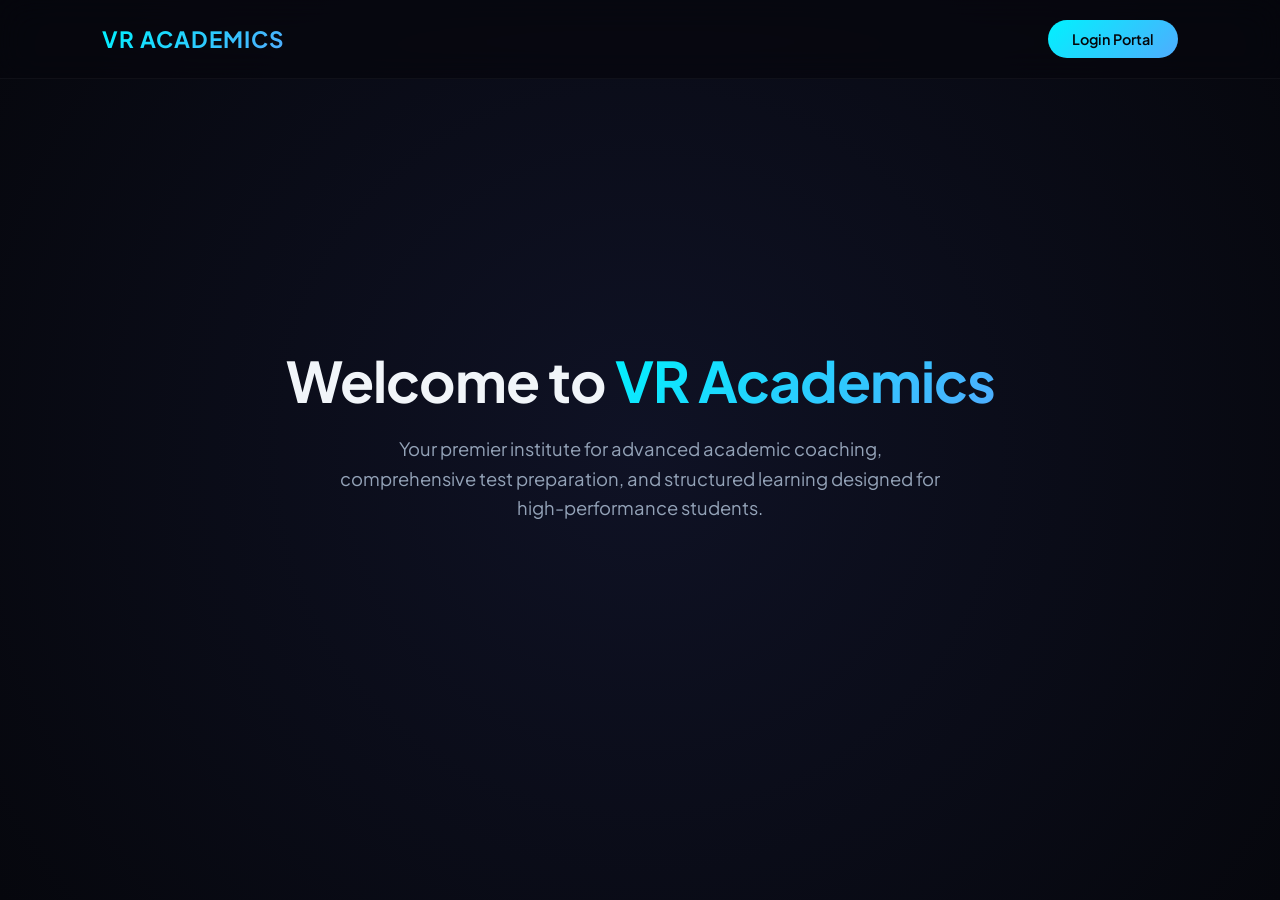
==== index.html @ 6b3de078 "Add files via upload" ====
<!DOCTYPE html>
<html lang="en">
<head>
    <meta charset="UTF-8">
    <meta name="viewport" content="width=device-width, initial-scale=1.0">
    <title>VR Academics | Achieve Excellence</title>
    <link rel="stylesheet" href="index.css">
</head>
<body>

    <nav>
        <div class="logo">VR ACADEMICS</div>
        <div class="nav-links">
            <button type="button" id="openLoginBtn" class="portal-trigger-btn">Login Portal</button>
        </div>
    </nav>

    <section class="hero">
        <h1>Welcome to <span>VR Academics</span></h1>
        <p>Your premier institute for advanced academic coaching, comprehensive test preparation, and structured learning designed for high-performance students.</p>
    </section>

    <div class="modal-overlay" id="loginModal">
        <div class="login-card">
            <button type="button" class="close-btn" id="closeLoginBtn">&times;</button>
            
            <div class="tab-container">
                <button type="button" class="tab-btn active" id="tabStudent">Student Portal</button>
                <button type="button" class="tab-btn" id="tabStaff">Staff Portal</button>
            </div>

            <form id="studentLoginForm" class="login-form active">
                <h2>Student Login</h2>
                <div class="input-group">
                    <label for="studentId">Student ID / Roll No.</label>
                    <input type="text" id="studentId" name="studentId" required placeholder="e.g., VR2026105">
                </div>
                <div class="input-group">
                    <label for="studentPassword">Password</label>
                    <input type="password" id="studentPassword" name="studentPassword" required placeholder="••••••••">
                </div>
                <button type="submit" class="login-submit" id="studentSubmitBtn">Login to Dashboard</button>
                <div class="error-msg" id="studentErrorMsg">Invalid Student ID or Password.</div>
            </form>

            <form id="staffLoginForm" class="login-form">
                <h2>Staff Login</h2>
                <div class="input-group">
                    <label for="username">Username</label>
                    <input type="text" id="username" name="username" required placeholder="Enter staff ID">
                </div>
                <div class="input-group">
                    <label for="password">Password</label>
                    <input type="password" id="password" name="password" required placeholder="••••••••">
                </div>
                <button type="submit" class="login-submit" id="staffSubmitBtn">Access Staff Panel</button>
                <div class="error-msg" id="staffErrorMsg">Invalid credentials. Access Denied.</div>
            </form>

        </div>
    </div>

    <script src="index.js"></script>
</body>
</html>
---- index.css ----
/* Premium Interface Theme for VR Academics Homepage */
@import url('https://fonts.googleapis.com/css2?family=Plus+Jakarta+Sans:wght@400;500;600;700&display=swap');

* {
    margin: 0;
    padding: 0;
    box-sizing: border-box;
    font-family: 'Plus Jakarta Sans', -apple-system, BlinkMacSystemFont, sans-serif;
}

body {
    background-color: #06070d;
    color: #f1f5f9;
    overflow-x: hidden;
}

/* --- TOP NAVIGATION BAR --- */
nav {
    display: flex;
    justify-content: space-between;
    align-items: center;
    padding: 20px 8%;
    background: rgba(6, 7, 13, 0.7);
    backdrop-filter: blur(16px);
    -webkit-backdrop-filter: blur(16px);
    position: fixed;
    width: 100%;
    z-index: 100;
    border-bottom: 1px solid rgba(255, 255, 255, 0.04);
}

.logo {
    font-size: 1.4rem;
    font-weight: 700;
    letter-spacing: 1px;
    background: linear-gradient(135deg, #00f2fe 0%, #4facfe 100%);
    -webkit-background-clip: text;
    -webkit-text-fill-color: transparent;
}

/* Explicit Navigation Trigger Button Element */
.portal-trigger-btn {
    background: linear-gradient(135deg, #00f2fe 0%, #4facfe 100%);
    color: #04060a;
    border: none;
    padding: 10px 24px;
    border-radius: 20px;
    font-weight: 600;
    font-size: 0.9rem;
    cursor: pointer;
    transition: all 0.3s cubic-bezier(0.4, 0, 0.2, 1);
}

.portal-trigger-btn:hover {
    transform: translateY(-2px);
    box-shadow: 0 6px 20px rgba(0, 242, 254, 0.3);
}

/* --- HERO PRESENTATION HOUSING --- */
.hero {
    height: 100vh;
    display: flex;
    flex-direction: column;
    justify-content: center;
    align-items: center;
    text-align: center;
    padding: 0 24px;
    background: radial-gradient(circle at center, #0f1225 0%, #06070d 100%);
}

.hero h1 {
    font-size: 3.5rem;
    font-weight: 700;
    margin-bottom: 20px;
    letter-spacing: -1px;
    line-height: 1.2;
}

.hero h1 span {
    background: linear-gradient(135deg, #00f2fe 0%, #4facfe 100%);
    -webkit-background-clip: text;
    -webkit-text-fill-color: transparent;
}

.hero p {
    font-size: 1.15rem;
    color: #94a3b8;
    max-width: 620px;
    margin-bottom: 30px;
    line-height: 1.6;
}

/* --- UNIFIED LOGIN SYSTEM MODAL COMPONENT --- */
.modal-overlay {
    position: fixed;
    top: 0;
    left: 0;
    width: 100%;
    height: 100%;
    background: rgba(4, 5, 10, 0.85);
    backdrop-filter: blur(8px);
    -webkit-backdrop-filter: blur(8px);
    display: flex;
    justify-content: center;
    align-items: center;
    opacity: 0;
    pointer-events: none;
    transition: all 0.3s ease;
    z-index: 1000;
}

.modal-overlay.active {
    opacity: 1;
    pointer-events: auto;
}

.login-card {
    background: #0b0d19;
    padding: 40px;
    border-radius: 24px;
    width: 100%;
    max-width: 420px;
    border: 1px solid rgba(255, 255, 255, 0.05);
    position: relative;
    box-shadow: 0 25px 50px -12px rgba(0, 0, 0, 0.5);
}

.close-btn {
    position: absolute;
    top: 20px;
    right: 24px;
    background: none;
    border: none;
    color: #64748b;
    font-size: 1.8rem;
    cursor: pointer;
    line-height: 1;
    transition: color 0.2s;
    z-index: 10;
}

.close-btn:hover {
    color: #f1f5f9;
}

/* --- EXPANDED TAB CONTAINER SELECTION BLOCKS --- */
.tab-container {
    display: flex;
    background: #121526;
    padding: 6px;
    border-radius: 12px;
    margin-bottom: 30px;
    border: 1px solid rgba(255, 255, 255, 0.04);
}

.tab-btn {
    flex: 1;
    background: transparent;
    border: none;
    color: #94a3b8;
    padding: 12px;
    font-weight: 600;
    font-size: 0.9rem;
    cursor: pointer;
    border-radius: 8px;
    transition: all 0.2s ease;
}

.tab-btn:hover {
    color: #ffffff;
}

/* Chained class selector for active styling layout state */
.tab-btn.active {
    background: linear-gradient(135deg, #00f2fe 0%, #4facfe 100%);
    color: #04060a;
    font-weight: 700;
    box-shadow: 0 4px 12px rgba(0, 242, 254, 0.15);
}

/* --- DUAL FORM CONTROLLER GRAPHICS --- */
.login-form {
    display: none; /* Keeps separate layouts hidden by default */
}

.login-form.active {
    display: block; /* Reveals target panel on action execution */
    animation: formSlideIn 0.35s cubic-bezier(0.4, 0, 0.2, 1) forwards;
}

@keyframes formSlideIn {
    from { opacity: 0; transform: translateY(10px); }
    to { opacity: 1; transform: translateY(0); }
}

.login-card h2 {
    font-size: 1.6rem;
    font-weight: 700;
    margin-bottom: 24px;
    background: linear-gradient(135deg, #ffffff 0%, #94a3b8 100%);
    -webkit-background-clip: text;
    -webkit-text-fill-color: transparent;
    letter-spacing: -0.5px;
}

/* --- ELEMENTARY INPUT STYLES --- */
.input-group {
    margin-bottom: 20px;
    text-align: left;
}

.input-group label {
    display: block;
    margin-bottom: 8px;
    color: #94a3b8;
    font-size: 0.8rem;
    font-weight: 600;
    text-transform: uppercase;
    letter-spacing: 0.5px;
}

.input-group input {
    width: 100%;
    padding: 14px 16px;
    background: #121526;
    border: 1px solid rgba(255, 255, 255, 0.06);
    border-radius: 10px;
    color: #ffffff;
    font-size: 0.95rem;
    outline: none;
    transition: all 0.2s cubic-bezier(0.4, 0, 0.2, 1);
}

.input-group input:focus {
    border-color: #00f2fe;
    background: #141930;
    box-shadow: 0 0 0 3px rgba(0, 242, 254, 0.1);
}

.input-group input::placeholder {
    color: #475569;
}

/* Core Form Submission Operational Button */
.login-submit {
    width: 100%;
    padding: 14px;
    background: linear-gradient(135deg, #00f2fe 0%, #4facfe 100%);
    border: none;
    border-radius: 12px;
    color: #04060a;
    font-weight: 700;
    font-size: 1rem;
    cursor: pointer;
    margin-top: 10px;
    transition: all 0.3s cubic-bezier(0.4, 0, 0.2, 1);
}

.login-submit:hover {
    transform: translateY(-1px);
    box-shadow: 0 8px 25px rgba(0, 242, 254, 0.3);
}

.login-submit:disabled {
    background: #1c2035;
    color: #475569;
    cursor: not-allowed;
    transform: none;
    box-shadow: none;
}

/* Dedicated Error Message Modifiers */
.error-msg {
    color: #f87171;
    font-size: 0.85rem;
    font-weight: 500;
    margin-top: 15px;
    text-align: center;
    background: rgba(239, 68, 68, 0.06);
    padding: 10px;
    border-radius: 8px;
    border: 1px solid rgba(239, 68, 68, 0.15);
    display: none;
}
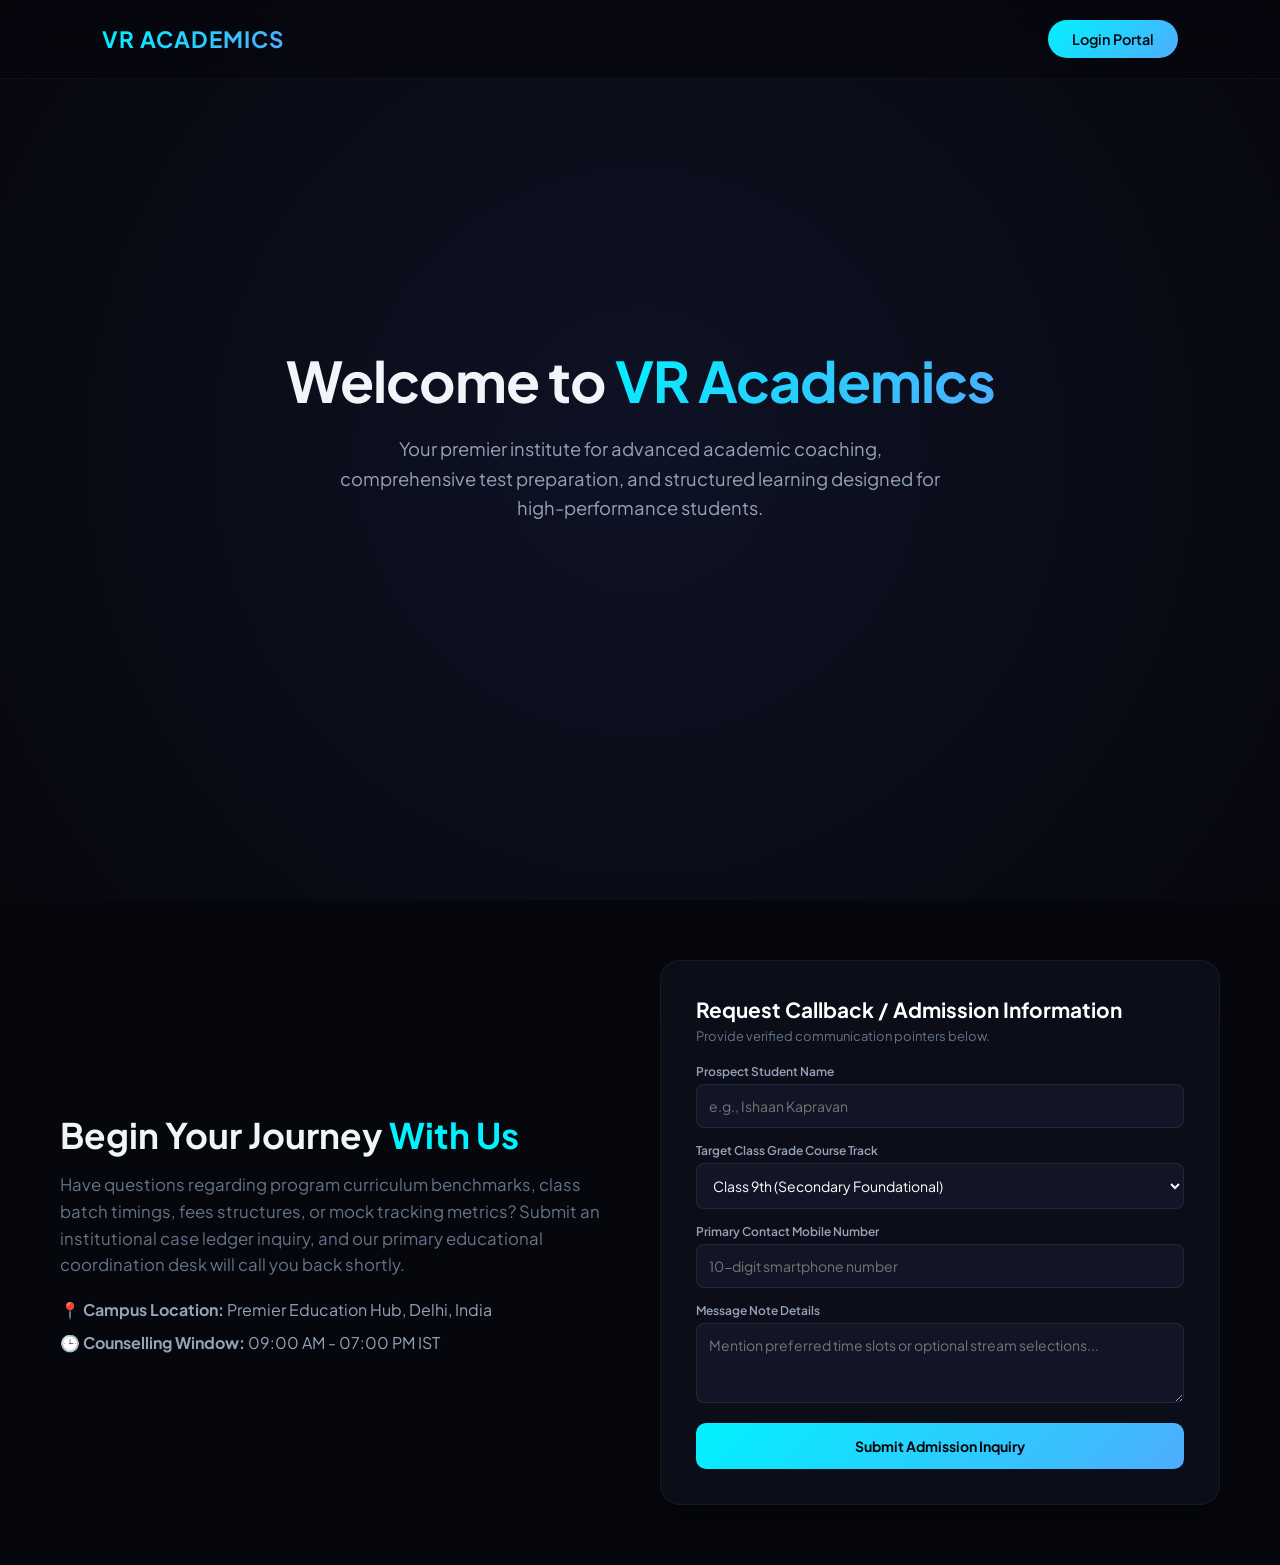
==== commit 02883218: "Add files via upload" ====
--- a/index.html
+++ b/index.html
@@ -8,6 +8,7 @@
 </head>
 <body>
 
+    <!-- PERSISTENT TOP GLOBAL NAVIGATION HEADER Bar -->
     <nav>
         <div class="logo">VR ACADEMICS</div>
         <div class="nav-links">
@@ -15,20 +16,72 @@
         </div>
     </nav>
 
+    <!-- WEBSITE MAIN CONTEXTUAL HERO FOCUS CONTAINER -->
     <section class="hero">
         <h1>Welcome to <span>VR Academics</span></h1>
         <p>Your premier institute for advanced academic coaching, comprehensive test preparation, and structured learning designed for high-performance students.</p>
     </section>
 
+    <!-- NEW CONTENT ELEMENT: PUBLIC ADMISSION INQUIRY INTERFACE ELEMENT -->
+    <section class="public-inquiry-section" style="padding: 60px 20px; max-width: 1200px; margin: 0 auto; display: grid; grid-template-columns: 1fr 1fr; gap: 40px; align-items: center;">
+        <div>
+            <h2 style="font-size: 2.2rem; margin-bottom: 15px; font-weight: 700;">Begin Your Journey <span style="color: #00f2fe;">With Us</span></h2>
+            <p style="color: #64748b; line-height: 1.6; margin-bottom: 20px; font-size: 1.05rem;">Have questions regarding program curriculum benchmarks, class batch timings, fees structures, or mock tracking metrics? Submit an institutional case ledger inquiry, and our primary educational coordination desk will call you back shortly.</p>
+            <div style="display: flex; flex-direction: column; gap: 12px; color: #94a3b8;">
+                <p>📍 <strong>Campus Location:</strong> Premier Education Hub, Delhi, India</p>
+                <p>🕒 <strong>Counselling Window:</strong> 09:00 AM - 07:00 PM IST</p>
+            </div>
+        </div>
+        
+        <!-- CALL ROUTE CAPTURE INTERFACE CARD -->
+        <div class="inquiry-card" style="background: #0b0d19; border: 1px solid rgba(255,255,255,0.05); padding: 35px; border-radius: 20px; box-shadow: 0 20px 40px rgba(0,0,0,0.35);">
+            <h3 style="margin-bottom: 5px; font-size: 1.3rem; color: #fff;">Request Callback / Admission Information</h3>
+            <p style="color: #64748b; font-size: 13px; margin-bottom: 20px;">Provide verified communication pointers below.</p>
+            
+            <form id="publicInquiryForm" style="display: flex; flex-direction: column; gap: 15px;">
+                <div style="display: flex; flex-direction: column; gap: 5px;">
+                    <label style="font-size: 12px; color: #94a3b8; font-weight: 600;">Prospect Student Name</label>
+                    <input type="text" id="inqName" required placeholder="e.g., Ishaan Kapravan" style="padding: 12px; border-radius: 8px; background: #121526; border: 1px solid rgba(255,255,255,0.08); color: #fff; font-size: 14px;">
+                </div>
+                
+                <div style="display: flex; flex-direction: column; gap: 5px;">
+                    <label style="font-size: 12px; color: #94a3b8; font-weight: 600;">Target Class Grade Course Track</label>
+                    <select id="inqClass" required style="padding: 12px; border-radius: 8px; background: #121526; border: 1px solid rgba(255,255,255,0.08); color: #fff; font-size: 14px; width: 100%;">
+                        <option value="9th">Class 9th (Secondary Foundational)</option>
+                        <option value="10th">Class 10th (Secondary High Roster)</option>
+                        <option value="11th">Class 11th (Senior Matriculation)</option>
+                        <option value="12th">Class 12th (Advanced Board Stream)</option>
+                    </select>
+                </div>
+
+                <div style="display: flex; flex-direction: column; gap: 5px;">
+                    <label style="font-size: 12px; color: #94a3b8; font-weight: 600;">Primary Contact Mobile Number</label>
+                    <input type="tel" id="inqPhone" required placeholder="10-digit smartphone number" style="padding: 12px; border-radius: 8px; background: #121526; border: 1px solid rgba(255,255,255,0.08); color: #fff; font-size: 14px;">
+                </div>
+
+                <div style="display: flex; flex-direction: column; gap: 5px;">
+                    <label style="font-size: 12px; color: #94a3b8; font-weight: 600;">Message Note Details</label>
+                    <textarea id="inqMessage" placeholder="Mention preferred time slots or optional stream selections..." style="padding: 12px; border-radius: 8px; background: #121526; border: 1px solid rgba(255,255,255,0.08); color: #fff; font-size: 14px; min-height: 80px; resize: vertical; font-family: inherit;"></textarea>
+                </div>
+
+                <button type="submit" id="inqSubmitBtn" style="padding: 14px; background: linear-gradient(135deg, #00f2fe 0%, #4facfe 100%); border: none; color: #04060a; font-weight: 700; border-radius: 10px; cursor: pointer; margin-top: 5px; font-size: 14px; transition: opacity 0.2s ease;">Submit Admission Inquiry</button>
+            </form>
+        </div>
+    </section>
+
+    <!-- MODAL OVERLAY PORTAL SCREEN -->
     <div class="modal-overlay" id="loginModal">
         <div class="login-card">
             <button type="button" class="close-btn" id="closeLoginBtn">&times;</button>
             
-            <div class="tab-container">
-                <button type="button" class="tab-btn active" id="tabStudent">Student Portal</button>
-                <button type="button" class="tab-btn" id="tabStaff">Staff Portal</button>
+            <!-- UPGRADED TAB NAVIGATION LAYOUT CONTAINER -->
+            <div class="tab-container" style="display: flex; gap: 4px; margin-bottom: 15px; border-bottom: 1px solid #e2e8f0; padding-bottom: 5px;">
+                <button type="button" class="tab-btn active" id="tabStudent" style="flex: 1; font-size: 13px; padding: 8px 4px;">Student Login</button>
+                <button type="button" class="tab-btn" id="tabSignup" style="flex: 1; font-size: 13px; padding: 8px 4px;">Request Access</button>
+                <button type="button" class="tab-btn" id="tabStaff" style="flex: 1; font-size: 13px; padding: 8px 4px;">Staff Portal</button>
             </div>
-
+            
+            <!-- FORM 1: STUDENT LOGIN PORTAL FORM GRID -->
             <form id="studentLoginForm" class="login-form active">
                 <h2>Student Login</h2>
                 <div class="input-group">
@@ -43,7 +96,41 @@
                 <div class="error-msg" id="studentErrorMsg">Invalid Student ID or Password.</div>
             </form>
 
-            <form id="staffLoginForm" class="login-form">
+            <!-- FORM 2: NEW STUDENT STAGING ACCESS REGISTRATION SIGNUP FORM -->
+            <form id="studentSignupForm" class="login-form" style="display: none;">
+                <h2>Request Dashboard Access</h2>
+                <p style="color: #64748b; font-size: 13px; margin-bottom: 15px; line-height: 1.4;">Submit your credentials to staff registers. You will unlock system logins following teacher verification approval tokens.</p>
+                
+                <div class="input-group">
+                    <label for="signUpName">Full Name</label>
+                    <input type="text" id="signUpName" required placeholder="Name">
+                </div>
+                <div class="input-group">
+                    <label for="signUpClass">Target Class / Batch</label>
+                    <select id="signUpClass" required style="width: 100%; padding: 10px; border: 1px solid; border-radius: 6px;">
+                        <option value="9th">Class 9th</option>
+                        <option value="10th">Class 10th</option>
+                        <option value="11th">Class 11th</option>
+                        <option value="12th">Class 12th</option>
+                    </select>
+                </div>
+                <div class="input-group">
+                    <label for="signUpID">Proposed Login ID</label>
+                    <input type="text" id="signUpID" required placeholder="Choose a tracking username">
+                </div>
+                <div class="input-group">
+                    <label for="signUpPass">Account Password</label>
+                    <input type="password" id="signUpPass" required placeholder="••••••••">
+                </div>
+                <div class="input-group">
+                    <label for="signUpPhone">Parent / Student Mobile No.</label>
+                    <input type="tel" id="signUpPhone" required placeholder="10-digit smartphone number">
+                </div>
+                <button type="submit" class="login-submit" id="signUpSubmitBtn" style="background: #00f2fe; color: #0f172a;">Submit Registration Request</button>
+            </form>
+
+            <!-- FORM 3: ADMINISTRATIVE INSTRUCTOR LOGINS PORTAL ENGINE -->
+            <form id="staffLoginForm" class="login-form" style="display: none;">
                 <h2>Staff Login</h2>
                 <div class="input-group">
                     <label for="username">Username</label>
@@ -60,6 +147,9 @@
         </div>
     </div>
 
+    <!-- Modern Floating Notification Toast UI Element Container -->
+    <div id="toast-container" style="position: fixed; bottom: 20px; right: 20px; z-index: 9999;"></div>
+    
     <script src="index.js"></script>
 </body>
 </html>
--- a/index.css
+++ b/index.css
@@ -1,5 +1,5 @@
 /* Premium Interface Theme for VR Academics Homepage */
-@import url('https://fonts.googleapis.com/css2?family=Plus+Jakarta+Sans:wght@400;500;600;700&display=swap');
+@import url('https://fonts.googleapis.com/css2?family=Plus+Jakarta+Sans:wght=400;500;600;700&display=swap');
 
 * {
     margin: 0;
@@ -116,13 +116,26 @@
 
 .login-card {
     background: #0b0d19;
-    padding: 40px;
+    padding: 35px 40px 40px 40px;
     border-radius: 24px;
     width: 100%;
-    max-width: 420px;
+    max-width: 440px;
     border: 1px solid rgba(255, 255, 255, 0.05);
     position: relative;
     box-shadow: 0 25px 50px -12px rgba(0, 0, 0, 0.5);
+    /* FIXED OVERFLOW: Auto-expands gracefully when forms get taller */
+    height: auto;
+    max-height: 90vh;
+    overflow-y: auto;
+}
+
+/* Styled Scrollbar tracks for longer menus inside card */
+.login-card::-webkit-scrollbar {
+    width: 6px;
+}
+.login-card::-webkit-scrollbar-thumb {
+    background: rgba(255, 255, 255, 0.1);
+    border-radius: 10px;
 }
 
 .close-btn {
@@ -143,13 +156,13 @@
     color: #f1f5f9;
 }
 
-/* --- EXPANDED TAB CONTAINER SELECTION BLOCKS --- */
+/* --- EXPANDED MUTIPLEXER TAB CONTAINER SELECTION BLOCKS --- */
 .tab-container {
     display: flex;
     background: #121526;
     padding: 6px;
     border-radius: 12px;
-    margin-bottom: 30px;
+    margin-bottom: 25px;
     border: 1px solid rgba(255, 255, 255, 0.04);
 }
 
@@ -158,19 +171,19 @@
     background: transparent;
     border: none;
     color: #94a3b8;
-    padding: 12px;
+    padding: 12px 6px;
     font-weight: 600;
-    font-size: 0.9rem;
+    font-size: 0.85rem;
     cursor: pointer;
     border-radius: 8px;
     transition: all 0.2s ease;
+    text-align: center;
 }
 
 .tab-btn:hover {
     color: #ffffff;
 }
 
-/* Chained class selector for active styling layout state */
 .tab-btn.active {
     background: linear-gradient(135deg, #00f2fe 0%, #4facfe 100%);
     color: #04060a;
@@ -178,13 +191,13 @@
     box-shadow: 0 4px 12px rgba(0, 242, 254, 0.15);
 }
 
-/* --- DUAL FORM CONTROLLER GRAPHICS --- */
+/* --- TRI-FORM CONTROLLER SYSTEM LAYOUTS --- */
 .login-form {
-    display: none; /* Keeps separate layouts hidden by default */
+    display: none; 
 }
 
 .login-form.active {
-    display: block; /* Reveals target panel on action execution */
+    display: block !important; 
     animation: formSlideIn 0.35s cubic-bezier(0.4, 0, 0.2, 1) forwards;
 }
 
@@ -194,18 +207,18 @@
 }
 
 .login-card h2 {
-    font-size: 1.6rem;
-    font-weight: 700;
-    margin-bottom: 24px;
+    font-size: 1.5rem;
+    font-weight: 700;
+    margin-bottom: 12px;
     background: linear-gradient(135deg, #ffffff 0%, #94a3b8 100%);
     -webkit-background-clip: text;
     -webkit-text-fill-color: transparent;
     letter-spacing: -0.5px;
 }
 
-/* --- ELEMENTARY INPUT STYLES --- */
+/* --- ELEMENTARY INPUTS & DROPDOWN CRADLES --- */
 .input-group {
-    margin-bottom: 20px;
+    margin-bottom: 18px;
     text-align: left;
 }
 
@@ -213,13 +226,14 @@
     display: block;
     margin-bottom: 8px;
     color: #94a3b8;
-    font-size: 0.8rem;
+    font-size: 0.75rem;
     font-weight: 600;
     text-transform: uppercase;
     letter-spacing: 0.5px;
 }
 
-.input-group input {
+.input-group input, 
+.input-group select {
     width: 100%;
     padding: 14px 16px;
     background: #121526;
@@ -231,7 +245,25 @@
     transition: all 0.2s cubic-bezier(0.4, 0, 0.2, 1);
 }
 
-.input-group input:focus {
+/* Dropdown Choice Lists Styling Modifications */
+.input-group select {
+    appearance: none;
+    -webkit-appearance: none;
+    background-image: url("data:image/svg+xml;utf8,<svg xmlns='http://www.w3.org/2000/svg' width='24' height='24' viewBox='0 0 24 24' fill='none' stroke='%2394a3b8' stroke-width='2' stroke-linecap='round' stroke-linejoin='round'><polyline points='6 9 12 15 18 9'></polyline></svg>");
+    background-repeat: no-repeat;
+    background-position: right 16px center;
+    background-size: 16px;
+    padding-right: 40px;
+    cursor: pointer;
+}
+
+.input-group select option {
+    background-color: #121526;
+    color: #ffffff;
+}
+
+.input-group input:focus,
+.input-group select:focus {
     border-color: #00f2fe;
     background: #141930;
     box-shadow: 0 0 0 3px rgba(0, 242, 254, 0.1);
@@ -253,6 +285,9 @@
     font-size: 1rem;
     cursor: pointer;
     margin-top: 10px;
+    display: block;
+    visibility: visible;
+    opacity: 1;
     transition: all 0.3s cubic-bezier(0.4, 0, 0.2, 1);
 }
 
@@ -281,4 +316,37 @@
     border-radius: 8px;
     border: 1px solid rgba(239, 68, 68, 0.15);
     display: none;
+}
+
+/* Modern Toast Notifications */
+.toast {
+    background: #1a1c29;
+    color: white;
+    padding: 16px 24px;
+    border-radius: 12px;
+    margin-top: 10px;
+    border-left: 4px solid #00f2fe;
+    box-shadow: 0 10px 30px rgba(0,0,0,0.5);
+    display: flex;
+    align-items: center;
+    justify-content: space-between;
+    min-width: 300px;
+    animation: toastIn 0.3s ease forwards;
+}
+
+.toast.success { border-left-color: #00f2fe; }
+.toast.error { border-left-color: #ff4a4a; }
+
+@keyframes toastIn {
+    from { opacity: 0; transform: translateX(100px); }
+    to { opacity: 1; transform: translateX(0); }
+}
+
+.toast.fade-out {
+    animation: toastOut 0.3s ease forwards;
+}
+
+@keyframes toastOut {
+    from { opacity: 1; transform: translateX(0); }
+    to { opacity: 0; transform: translateX(100px); }
 }
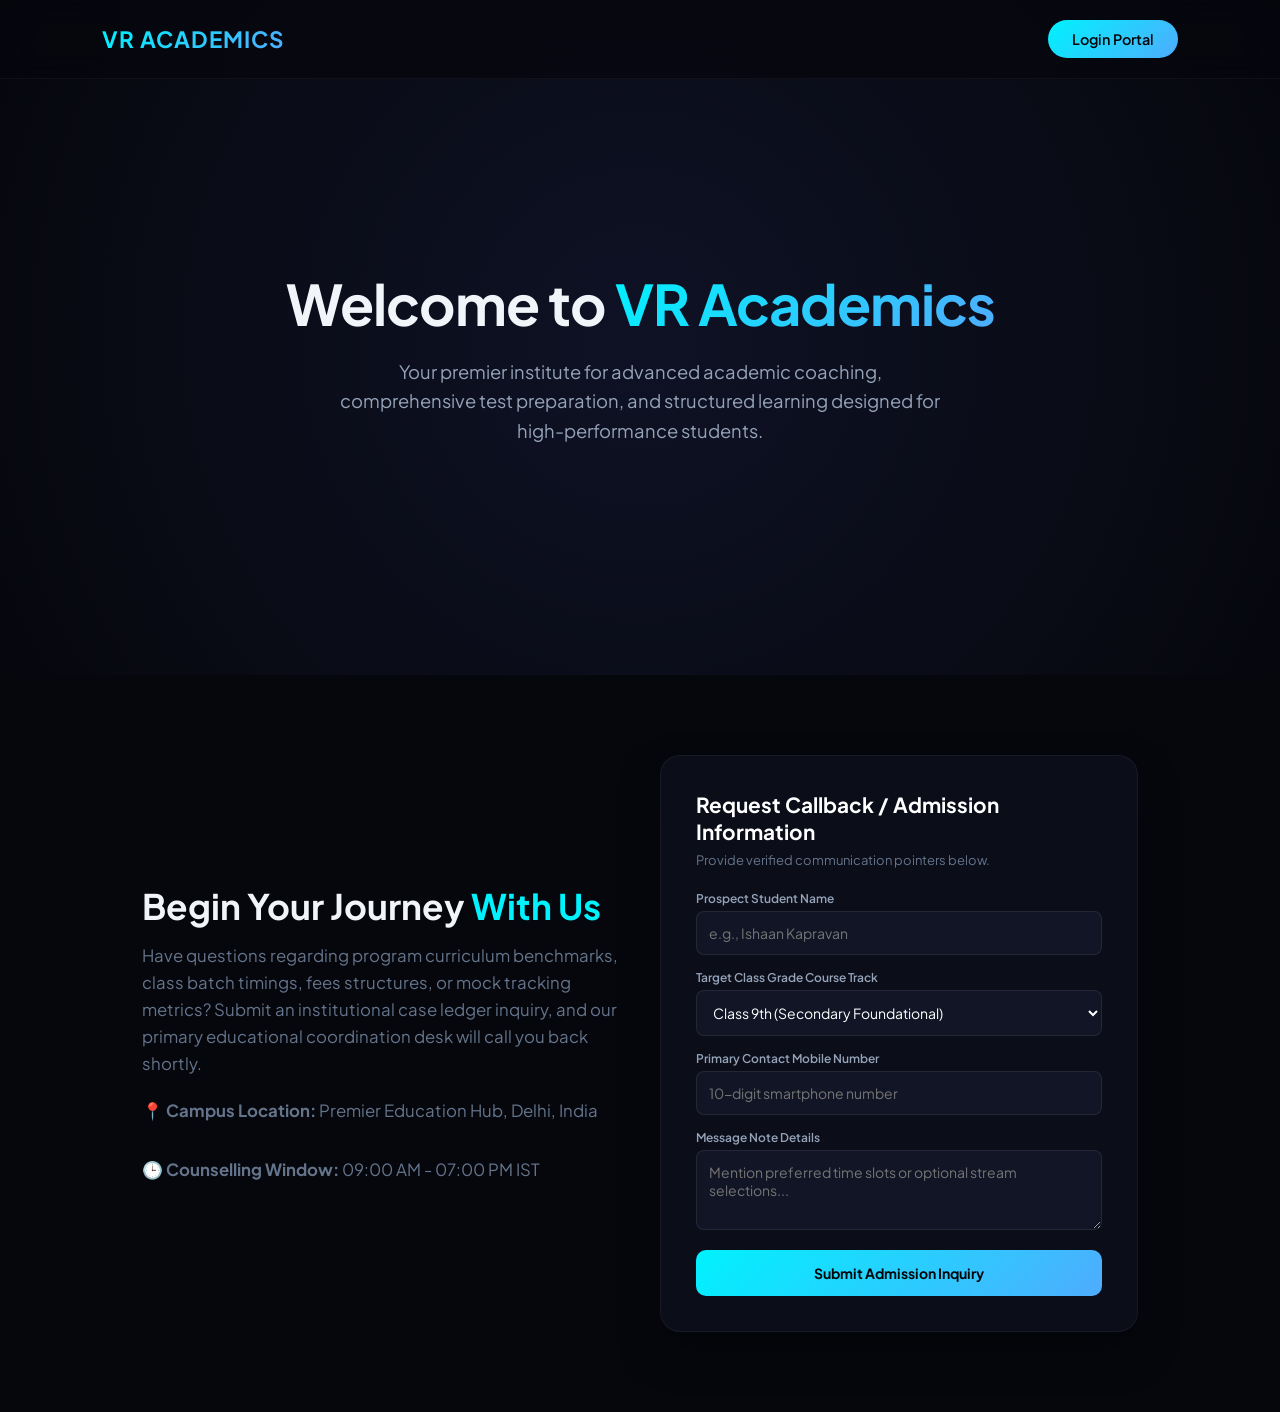
==== commit e4534e19: "Add files via upload" ====
--- a/index.html
+++ b/index.html
@@ -8,7 +8,6 @@
 </head>
 <body>
 
-    <!-- PERSISTENT TOP GLOBAL NAVIGATION HEADER Bar -->
     <nav>
         <div class="logo">VR ACADEMICS</div>
         <div class="nav-links">
@@ -16,37 +15,34 @@
         </div>
     </nav>
 
-    <!-- WEBSITE MAIN CONTEXTUAL HERO FOCUS CONTAINER -->
     <section class="hero">
         <h1>Welcome to <span>VR Academics</span></h1>
         <p>Your premier institute for advanced academic coaching, comprehensive test preparation, and structured learning designed for high-performance students.</p>
     </section>
 
-    <!-- NEW CONTENT ELEMENT: PUBLIC ADMISSION INQUIRY INTERFACE ELEMENT -->
-    <section class="public-inquiry-section" style="padding: 60px 20px; max-width: 1200px; margin: 0 auto; display: grid; grid-template-columns: 1fr 1fr; gap: 40px; align-items: center;">
-        <div>
-            <h2 style="font-size: 2.2rem; margin-bottom: 15px; font-weight: 700;">Begin Your Journey <span style="color: #00f2fe;">With Us</span></h2>
-            <p style="color: #64748b; line-height: 1.6; margin-bottom: 20px; font-size: 1.05rem;">Have questions regarding program curriculum benchmarks, class batch timings, fees structures, or mock tracking metrics? Submit an institutional case ledger inquiry, and our primary educational coordination desk will call you back shortly.</p>
-            <div style="display: flex; flex-direction: column; gap: 12px; color: #94a3b8;">
+    <section class="public-inquiry-section">
+        <div class="inquiry-text-block">
+            <h2>Begin Your Journey <span>With Us</span></h2>
+            <p>Have questions regarding program curriculum benchmarks, class batch timings, fees structures, or mock tracking metrics? Submit an institutional case ledger inquiry, and our primary educational coordination desk will call you back shortly.</p>
+            <div class="contact-details-stack">
                 <p>📍 <strong>Campus Location:</strong> Premier Education Hub, Delhi, India</p>
                 <p>🕒 <strong>Counselling Window:</strong> 09:00 AM - 07:00 PM IST</p>
             </div>
         </div>
         
-        <!-- CALL ROUTE CAPTURE INTERFACE CARD -->
-        <div class="inquiry-card" style="background: #0b0d19; border: 1px solid rgba(255,255,255,0.05); padding: 35px; border-radius: 20px; box-shadow: 0 20px 40px rgba(0,0,0,0.35);">
-            <h3 style="margin-bottom: 5px; font-size: 1.3rem; color: #fff;">Request Callback / Admission Information</h3>
-            <p style="color: #64748b; font-size: 13px; margin-bottom: 20px;">Provide verified communication pointers below.</p>
+        <div class="inquiry-card">
+            <h3>Request Callback / Admission Information</h3>
+            <p class="sub-heading">Provide verified communication pointers below.</p>
             
-            <form id="publicInquiryForm" style="display: flex; flex-direction: column; gap: 15px;">
-                <div style="display: flex; flex-direction: column; gap: 5px;">
-                    <label style="font-size: 12px; color: #94a3b8; font-weight: 600;">Prospect Student Name</label>
-                    <input type="text" id="inqName" required placeholder="e.g., Ishaan Kapravan" style="padding: 12px; border-radius: 8px; background: #121526; border: 1px solid rgba(255,255,255,0.08); color: #fff; font-size: 14px;">
+            <form id="publicInquiryForm">
+                <div class="input-element-wrap">
+                    <label for="inqName">Prospect Student Name</label>
+                    <input type="text" id="inqName" name="inqName" autocomplete="name" required placeholder="e.g., Ishaan Kapravan">
                 </div>
                 
-                <div style="display: flex; flex-direction: column; gap: 5px;">
-                    <label style="font-size: 12px; color: #94a3b8; font-weight: 600;">Target Class Grade Course Track</label>
-                    <select id="inqClass" required style="padding: 12px; border-radius: 8px; background: #121526; border: 1px solid rgba(255,255,255,0.08); color: #fff; font-size: 14px; width: 100%;">
+                <div class="input-element-wrap">
+                    <label for="inqClass">Target Class Grade Course Track</label>
+                    <select id="inqClass" name="inqClass" required>
                         <option value="9th">Class 9th (Secondary Foundational)</option>
                         <option value="10th">Class 10th (Secondary High Roster)</option>
                         <option value="11th">Class 11th (Senior Matriculation)</option>
@@ -54,60 +50,56 @@
                     </select>
                 </div>
 
-                <div style="display: flex; flex-direction: column; gap: 5px;">
-                    <label style="font-size: 12px; color: #94a3b8; font-weight: 600;">Primary Contact Mobile Number</label>
-                    <input type="tel" id="inqPhone" required placeholder="10-digit smartphone number" style="padding: 12px; border-radius: 8px; background: #121526; border: 1px solid rgba(255,255,255,0.08); color: #fff; font-size: 14px;">
+                <div class="input-element-wrap">
+                    <label for="inqPhone">Primary Contact Mobile Number</label>
+                    <input type="tel" id="inqPhone" name="inqPhone" autocomplete="tel" required placeholder="10-digit smartphone number">
                 </div>
 
-                <div style="display: flex; flex-direction: column; gap: 5px;">
-                    <label style="font-size: 12px; color: #94a3b8; font-weight: 600;">Message Note Details</label>
-                    <textarea id="inqMessage" placeholder="Mention preferred time slots or optional stream selections..." style="padding: 12px; border-radius: 8px; background: #121526; border: 1px solid rgba(255,255,255,0.08); color: #fff; font-size: 14px; min-height: 80px; resize: vertical; font-family: inherit;"></textarea>
+                <div class="input-element-wrap">
+                    <label for="inqMessage">Message Note Details</label>
+                    <textarea id="inqMessage" name="inqMessage" placeholder="Mention preferred time slots or optional stream selections..."></textarea>
                 </div>
 
-                <button type="submit" id="inqSubmitBtn" style="padding: 14px; background: linear-gradient(135deg, #00f2fe 0%, #4facfe 100%); border: none; color: #04060a; font-weight: 700; border-radius: 10px; cursor: pointer; margin-top: 5px; font-size: 14px; transition: opacity 0.2s ease;">Submit Admission Inquiry</button>
+                <button type="submit" id="inqSubmitBtn">Submit Admission Inquiry</button>
             </form>
         </div>
     </section>
 
-    <!-- MODAL OVERLAY PORTAL SCREEN -->
     <div class="modal-overlay" id="loginModal">
         <div class="login-card">
             <button type="button" class="close-btn" id="closeLoginBtn">&times;</button>
             
-            <!-- UPGRADED TAB NAVIGATION LAYOUT CONTAINER -->
-            <div class="tab-container" style="display: flex; gap: 4px; margin-bottom: 15px; border-bottom: 1px solid #e2e8f0; padding-bottom: 5px;">
-                <button type="button" class="tab-btn active" id="tabStudent" style="flex: 1; font-size: 13px; padding: 8px 4px;">Student Login</button>
-                <button type="button" class="tab-btn" id="tabSignup" style="flex: 1; font-size: 13px; padding: 8px 4px;">Request Access</button>
-                <button type="button" class="tab-btn" id="tabStaff" style="flex: 1; font-size: 13px; padding: 8px 4px;">Staff Portal</button>
+            <div class="tab-container">
+                <button type="button" class="tab-btn active" id="tabStudent">Student Login</button>
+                <button type="button" class="tab-btn" id="tabSignup">Request Access</button>
+                <button type="button" class="tab-btn" id="tabStaff">Staff Portal</button>
             </div>
             
-            <!-- FORM 1: STUDENT LOGIN PORTAL FORM GRID -->
             <form id="studentLoginForm" class="login-form active">
                 <h2>Student Login</h2>
                 <div class="input-group">
                     <label for="studentId">Student ID / Roll No.</label>
-                    <input type="text" id="studentId" name="studentId" required placeholder="e.g., VR2026105">
+                    <input type="text" id="studentId" name="studentId" autocomplete="username" required placeholder="e.g., VR2026105">
                 </div>
                 <div class="input-group">
                     <label for="studentPassword">Password</label>
-                    <input type="password" id="studentPassword" name="studentPassword" required placeholder="••••••••">
+                    <input type="password" id="studentPassword" name="studentPassword" autocomplete="current-password" required placeholder="••••••••">
                 </div>
                 <button type="submit" class="login-submit" id="studentSubmitBtn">Login to Dashboard</button>
                 <div class="error-msg" id="studentErrorMsg">Invalid Student ID or Password.</div>
             </form>
 
-            <!-- FORM 2: NEW STUDENT STAGING ACCESS REGISTRATION SIGNUP FORM -->
             <form id="studentSignupForm" class="login-form" style="display: none;">
                 <h2>Request Dashboard Access</h2>
-                <p style="color: #64748b; font-size: 13px; margin-bottom: 15px; line-height: 1.4;">Submit your credentials to staff registers. You will unlock system logins following teacher verification approval tokens.</p>
+                <p class="form-instructions">Submit your credentials to staff registers. You will unlock system logins following teacher verification approval tokens.</p>
                 
                 <div class="input-group">
                     <label for="signUpName">Full Name</label>
-                    <input type="text" id="signUpName" required placeholder="Name">
+                    <input type="text" id="signUpName" name="signUpName" autocomplete="name" required placeholder="Name">
                 </div>
                 <div class="input-group">
                     <label for="signUpClass">Target Class / Batch</label>
-                    <select id="signUpClass" required style="width: 100%; padding: 10px; border: 1px solid; border-radius: 6px;">
+                    <select id="signUpClass" name="signUpClass" required>
                         <option value="9th">Class 9th</option>
                         <option value="10th">Class 10th</option>
                         <option value="11th">Class 11th</option>
@@ -116,29 +108,28 @@
                 </div>
                 <div class="input-group">
                     <label for="signUpID">Proposed Login ID</label>
-                    <input type="text" id="signUpID" required placeholder="Choose a tracking username">
+                    <input type="text" id="signUpID" name="signUpID" autocomplete="username" required placeholder="Choose a tracking username">
                 </div>
                 <div class="input-group">
                     <label for="signUpPass">Account Password</label>
-                    <input type="password" id="signUpPass" required placeholder="••••••••">
+                    <input type="password" id="signUpPass" name="signUpPass" autocomplete="new-password" required placeholder="••••••••">
                 </div>
                 <div class="input-group">
                     <label for="signUpPhone">Parent / Student Mobile No.</label>
-                    <input type="tel" id="signUpPhone" required placeholder="10-digit smartphone number">
+                    <input type="tel" id="signUpPhone" name="signUpPhone" autocomplete="tel" required placeholder="10-digit smartphone number">
                 </div>
-                <button type="submit" class="login-submit" id="signUpSubmitBtn" style="background: #00f2fe; color: #0f172a;">Submit Registration Request</button>
+                <button type="submit" class="login-submit" id="signUpSubmitBtn">Submit Registration Request</button>
             </form>
 
-            <!-- FORM 3: ADMINISTRATIVE INSTRUCTOR LOGINS PORTAL ENGINE -->
             <form id="staffLoginForm" class="login-form" style="display: none;">
                 <h2>Staff Login</h2>
                 <div class="input-group">
                     <label for="username">Username</label>
-                    <input type="text" id="username" name="username" required placeholder="Enter staff ID">
+                    <input type="text" id="username" name="username" autocomplete="username" required placeholder="Enter staff ID">
                 </div>
                 <div class="input-group">
                     <label for="password">Password</label>
-                    <input type="password" id="password" name="password" required placeholder="••••••••">
+                    <input type="password" id="password" name="password" autocomplete="current-password" required placeholder="••••••••">
                 </div>
                 <button type="submit" class="login-submit" id="staffSubmitBtn">Access Staff Panel</button>
                 <div class="error-msg" id="staffErrorMsg">Invalid credentials. Access Denied.</div>
@@ -147,8 +138,7 @@
         </div>
     </div>
 
-    <!-- Modern Floating Notification Toast UI Element Container -->
-    <div id="toast-container" style="position: fixed; bottom: 20px; right: 20px; z-index: 9999;"></div>
+    <div id="toast-container" style="position: fixed; bottom: 20px; right: 20px; z-index: 9999; pointer-events: none;"></div>
     
     <script src="index.js"></script>
 </body>
--- a/index.css
+++ b/index.css
@@ -1,5 +1,5 @@
 /* Premium Interface Theme for VR Academics Homepage */
-@import url('https://fonts.googleapis.com/css2?family=Plus+Jakarta+Sans:wght=400;500;600;700&display=swap');
+@import url('https://fonts.googleapis.com/css2?family=Plus+Jakarta+Sans:wght@400;500;600;700&display=swap');
 
 * {
     margin: 0;
@@ -24,6 +24,8 @@
     backdrop-filter: blur(16px);
     -webkit-backdrop-filter: blur(16px);
     position: fixed;
+    top: 0;
+    left: 0;
     width: 100%;
     z-index: 100;
     border-bottom: 1px solid rgba(255, 255, 255, 0.04);
@@ -56,16 +58,18 @@
     box-shadow: 0 6px 20px rgba(0, 242, 254, 0.3);
 }
 
-/* --- HERO PRESENTATION HOUSING --- */
+/* --- OPTIMIZED HERO PRESENTATION HOUSING --- */
 .hero {
-    height: 100vh;
+    /* FIXED: Swapped 100vh for an adaptive min-height with healthy breathing padding */
+    min-height: 75vh; 
     display: flex;
     flex-direction: column;
     justify-content: center;
     align-items: center;
     text-align: center;
-    padding: 0 24px;
+    padding: 100px 24px 60px 24px; /* Added top padding to prevent the fixed nav from clipping headers */
     background: radial-gradient(circle at center, #0f1225 0%, #06070d 100%);
+    position: relative;
 }
 
 .hero h1 {
@@ -74,6 +78,7 @@
     margin-bottom: 20px;
     letter-spacing: -1px;
     line-height: 1.2;
+    max-width: 900px; /* Limits title width on ultra-wide screens */
 }
 
 .hero h1 span {
@@ -86,8 +91,121 @@
     font-size: 1.15rem;
     color: #94a3b8;
     max-width: 620px;
-    margin-bottom: 30px;
+    margin-bottom: 0; /* Cleared out bottom margin since padding handles section spacing */
     line-height: 1.6;
+} 
+
+/* --- PUBLIC ADMISSION INQUIRY CONTENT ROW SYSTEM --- */
+.public-inquiry-section {
+    padding: 80px 8%;
+    max-width: 1200px;
+    margin: 0 auto;
+    display: grid;
+    grid-template-columns: 1fr 1fr;
+    gap: 40px;
+    align-items: center;
+}
+
+.public-inquiry-section h2 {
+    font-size: 2.2rem;
+    margin-bottom: 15px;
+    font-weight: 700;
+}
+
+.public-inquiry-section h2 span {
+    color: #00f2fe;
+}
+
+.public-inquiry-section p {
+    color: #64748b;
+    line-height: 1.6;
+    margin-bottom: 20px;
+    font-size: 1.05rem;
+}
+
+.contact-details-stack {
+    display: flex;
+    flex-direction: column;
+    gap: 12px;
+    color: #94a3b8;
+}
+
+.inquiry-card {
+    background: #0b0d19;
+    border: 1px solid rgba(255,255,255,0.05);
+    padding: 35px;
+    border-radius: 20px;
+    box-shadow: 0 20px 40px rgba(0,0,0,0.35);
+}
+
+.inquiry-card h3 {
+    margin-bottom: 5px;
+    font-size: 1.3rem;
+    color: #fff;
+}
+
+.inquiry-card .sub-heading {
+    color: #64748b;
+    font-size: 13px;
+    margin-bottom: 20px;
+}
+
+.input-element-wrap {
+    display: flex;
+    flex-direction: column;
+    gap: 5px;
+    margin-bottom: 15px;
+    text-align: left;
+}
+
+.input-element-wrap label {
+    font-size: 12px;
+    color: #94a3b8;
+    font-weight: 600;
+}
+
+.input-element-wrap input,
+.input-element-wrap select,
+.input-element-wrap textarea {
+    padding: 12px;
+    border-radius: 8px;
+    background: #121526;
+    border: 1px solid rgba(255,255,255,0.08);
+    color: #fff;
+    font-size: 14px;
+    outline: none;
+    transition: border-color 0.2s;
+    width: 100%;
+}
+
+.input-element-wrap textarea {
+    min-height: 80px;
+    resize: vertical;
+    font-family: inherit;
+}
+
+.input-element-wrap input:focus,
+.input-element-wrap select:focus,
+.input-element-wrap textarea:focus {
+    border-color: #00f2fe;
+}
+
+#inqSubmitBtn {
+    width: 100%;
+    padding: 14px;
+    background: linear-gradient(135deg, #00f2fe 0%, #4facfe 100%);
+    border: none;
+    color: #04060a;
+    font-weight: 700;
+    border-radius: 10px;
+    cursor: pointer;
+    margin-top: 5px;
+    font-size: 14px;
+    transition: opacity 0.2s ease;
+}
+
+#inqSubmitBtn:hover {
+    opacity: 0.9;
 }
 
 /* --- UNIFIED LOGIN SYSTEM MODAL COMPONENT --- */
@@ -123,7 +241,6 @@
     border: 1px solid rgba(255, 255, 255, 0.05);
     position: relative;
     box-shadow: 0 25px 50px -12px rgba(0, 0, 0, 0.5);
-    /* FIXED OVERFLOW: Auto-expands gracefully when forms get taller */
     height: auto;
     max-height: 90vh;
     overflow-y: auto;
@@ -156,7 +273,7 @@
     color: #f1f5f9;
 }
 
-/* --- EXPANDED MUTIPLEXER TAB CONTAINER SELECTION BLOCKS --- */
+/* --- EXPANDED MULTIPLEXER TAB CONTAINER SELECTION BLOCKS --- */
 .tab-container {
     display: flex;
     background: #121526;
@@ -216,6 +333,14 @@
     letter-spacing: -0.5px;
 }
 
+.form-instructions {
+    color: #64748b; 
+    font-size: 13px; 
+    margin-bottom: 15px; 
+    line-height: 1.4;
+    text-align: left;
+}
+
 /* --- ELEMENTARY INPUTS & DROPDOWN CRADLES --- */
 .input-group {
     margin-bottom: 18px;
@@ -349,4 +474,61 @@
 @keyframes toastOut {
     from { opacity: 1; transform: translateX(0); }
     to { opacity: 0; transform: translateX(100px); }
+}
+
+/* ========================================================== */
+/* FIXED OPERATIONAL WRAPPER: 📱 MEDIA QUERY MOBILE OPTIMIZER */
+/* ========================================================== --> */
+@media (max-width: 768px) {
+    nav {
+        padding: 15px 4%; /* Compress padding sizes so things fit */
+    }
+
+    .logo {
+        font-size: 1.1rem; /* Scale font down slightly */
+    }
+
+    .portal-trigger-btn {
+        padding: 8px 16px;
+        font-size: 0.8rem;
+    }
+
+    .hero {
+        min-height: 55vh; /* Shifts even shorter on mobile to bring form closer to fold lines */
+        padding-top: 120px; /* Provides safety space for mobile navigation bars */
+        padding-bottom: 40px;
+    }
+
+    .hero h1 {
+        font-size: 2.2rem;
+    }
+    
+    .hero p {
+        font-size: 0.95rem;
+    }
+
+    /* Convert row split grid to vertical single stacked grid blocks */
+    .public-inquiry-section {
+        grid-template-columns: 1fr;
+        padding: 40px 5%;
+        gap: 30px;
+    }
+
+    .public-inquiry-section h2 {
+        font-size: 1.8rem;
+    }
+
+    .inquiry-card {
+        padding: 20px; /* Leave more real estate internal space for active inputs */
+    }
+
+    .login-card {
+        padding: 25px 20px;
+        width: 92%; /* Do not clip edge regions when cards zoom active */
+    }
+
+    .tab-btn {
+        font-size: 0.75rem;
+        padding: 10px 2px;
+    }
 }
